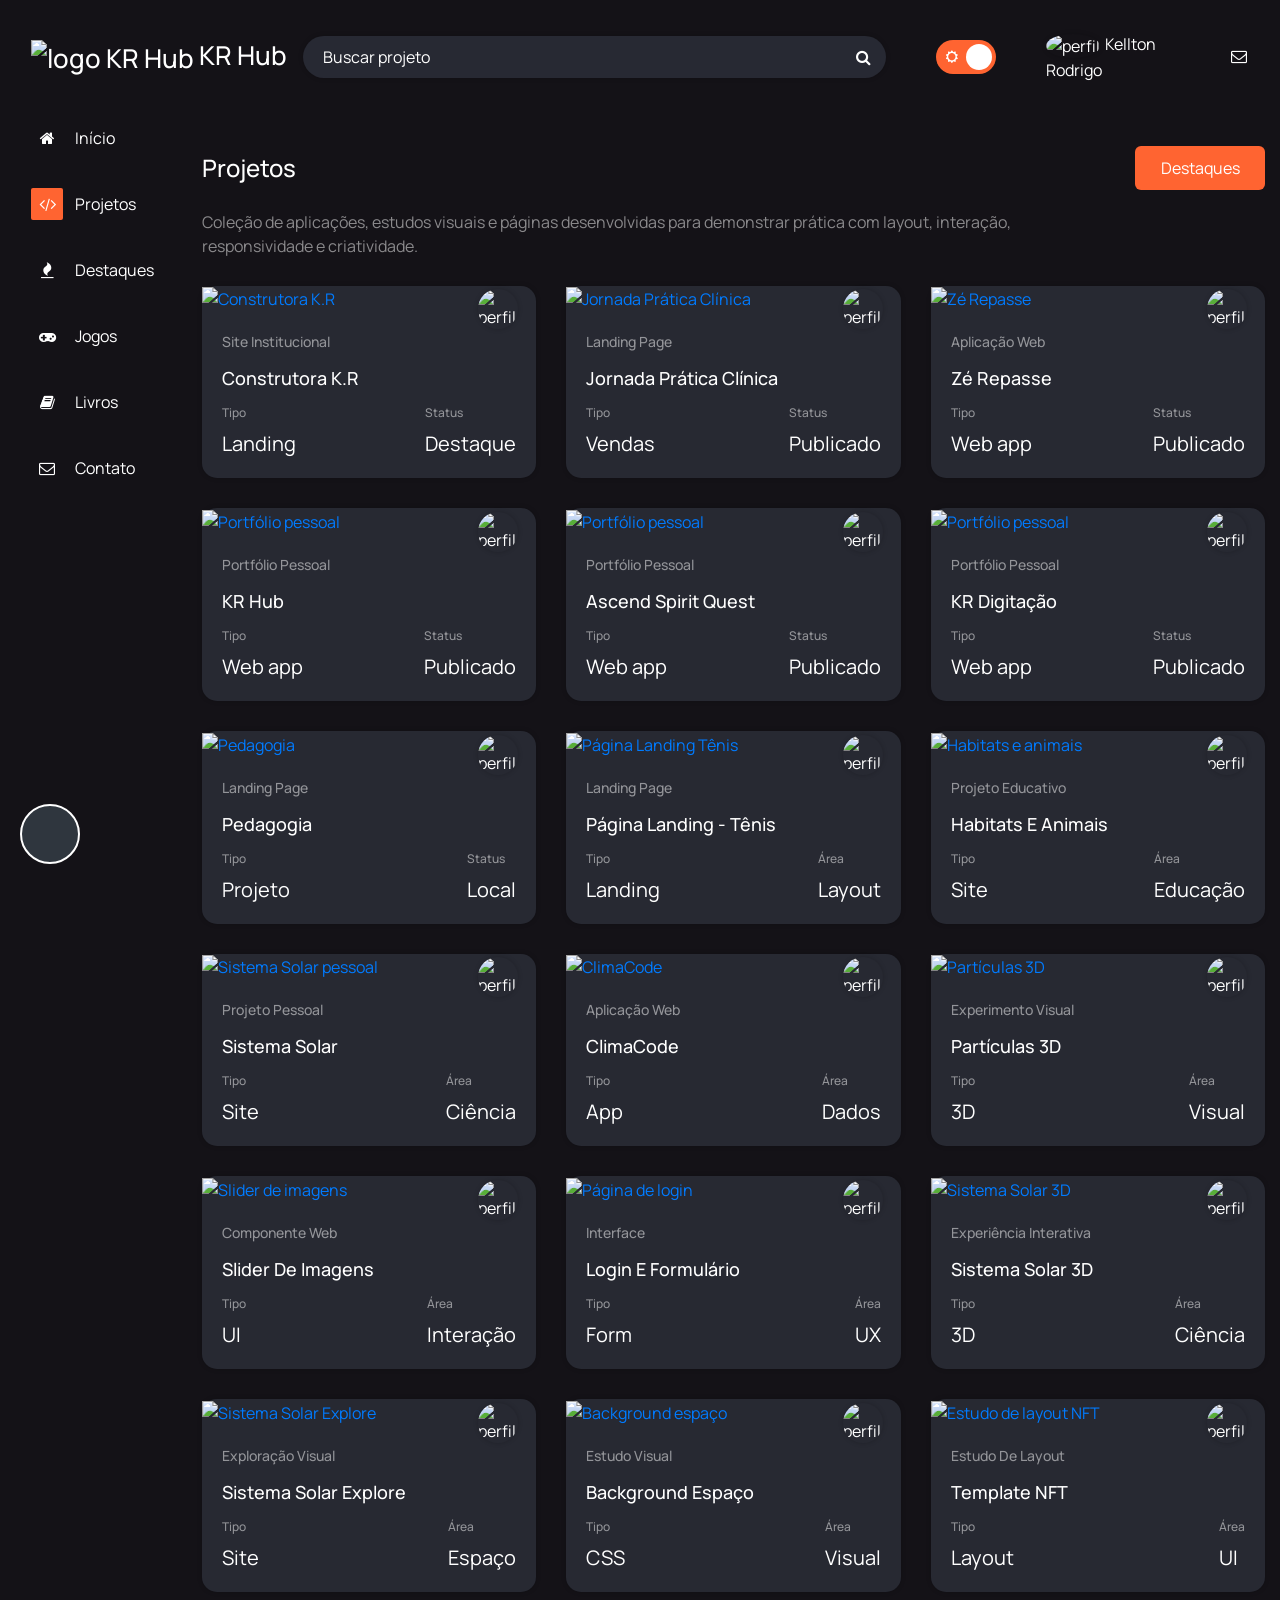
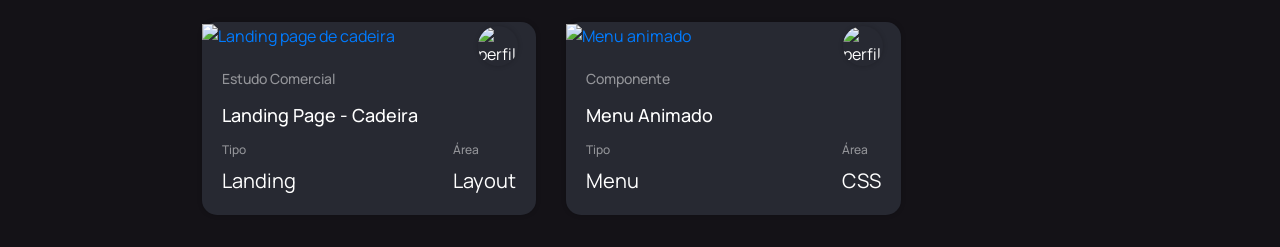
==== Collections.html @ a1656067 "Add files via upload" ====
<!DOCTYPE html>
<html lang="pt-BR">
<head>
    <meta charset="UTF-8">
    <meta name="viewport" content="width=device-width, initial-scale=1.0">
    <link rel="stylesheet" href="https://cdnjs.cloudflare.com/ajax/libs/font-awesome/4.0.1/css/font-awesome.min.css">
    <link rel="stylesheet" href="https://cdn.jsdelivr.net/npm/bootstrap@4.6.0/dist/css/bootstrap.min.css">
    <link rel="stylesheet" href="style.css">
    <script defer src="https://cdnjs.cloudflare.com/ajax/libs/jquery/3.6.0/jquery.min.js"></script>
    <script defer src="https://cdn.jsdelivr.net/npm/bootstrap@4.6.0/dist/js/bootstrap.min.js"></script>
    <script defer src="main.js"></script>
    <script type="module" src="https://unpkg.com/ionicons@7.1.0/dist/ionicons/ionicons.esm.js"></script>
    <script nomodule src="https://unpkg.com/ionicons@7.1.0/dist/ionicons/ionicons.js"></script>
    <title>Projetos | Portfólio</title>
</head>
<body class="light-theme dark-theme">
    <header>
      <div class="container-fluid">
        <nav class="navbar navbar-expand-lg navbar-light">
          <div class="header-inner d-flex justify-content-between align-items-center">
            <a class="navbar-brand flex-shrink-0" href="index.html"><img src="https://yudiz.com/codepen/nft-store/logo-icon.svg" alt="logo KR Hub" class="img-fluid"> KR Hub</a>
            <div class="header-content d-flex align-items-center justify-content-end">
              <form class="d-flex justify-content-end align-items-center">
                <div class="search-icon"><i class="fa fa-search" aria-hidden="true"></i><input class="form-control" type="search" placeholder="Buscar projeto" aria-label="Buscar"></div>
                <label class="switch flex-shrink-0 mb-0"><input id="checkbox" type="checkbox"><span class="slider round"></span></label>
              </form>
              <a href="index.html" class="profile"><img src="imagens/íconePerfil.png" alt="perfil">Kellton Rodrigo</a>
              <a href="Contato.html" class="notification" aria-label="Contato"><i class="fa fa-envelope-o" aria-hidden="true"></i></a>
            </div>
          </div>
          <button class="hamburger-icon" aria-label="Abrir menu"><span></span><span></span><span></span></button>
        </nav>
      </div>
    </header>
    <div class="nft-store">
      <div class="container-fluid">
        <div class="nft-store-inner d-flex">
          <div class="menu-links">
            <ul>
              <li class="nav-item"><a href="index.html" class="d-flex align-items-center nav-link"><i class="fa fa-home" aria-hidden="true"></i><span>Início</span></a></li>
              <li class="nav-item active"><a href="Collections.html" class="d-flex align-items-center nav-link"><i class="fa fa-code" aria-hidden="true"></i><span>Projetos</span></a></li>
              <li class="nav-item"><a href="Tendencias.html" class="d-flex align-items-center nav-link"><i class="fa fa-fire" aria-hidden="true"></i><span>Destaques</span></a></li>
              <li class="nav-item"><a href="Jogos.html" class="d-flex align-items-center nav-link"><i class="fa fa-gamepad" aria-hidden="true"></i><span>Jogos</span></a></li>
              <li class="nav-item"><a href="Livros.html" class="d-flex align-items-center nav-link"><i class="fa fa-book" aria-hidden="true"></i><span>Livros</span></a></li>
              <li class="nav-item"><a href="Contato.html" class="d-flex align-items-center nav-link"><i class="fa fa-envelope-o" aria-hidden="true"></i><span>Contato</span></a></li>
            </ul>
          </div>
          <div class="nft-store-content">
            <div class="trending">
              <div class="trending-title">
                <div class="row justify-content-between align-items-center">
                  <div class="col-6"><h2>Projetos</h2></div>
                  <div class="col-6 text-right"><a href="Tendencias.html" class="theme-btn"> Destaques </a></div>
                </div>
              </div>
              <p class="page-intro">Coleção de aplicações, estudos visuais e páginas desenvolvidas para demonstrar prática com layout, interação, responsividade e criatividade.</p>
              <div class="trending-grid">
                <div class="row">
                  <div class="col-md-4"><div class="trending-content"><a href="Coleções/Construtora/construtora.html"><img src="imagens/construtora.png" alt="Construtora K.R" class="img-fluid"></a><div class="trending-desc"><h4 class="user-title">Site institucional</h4><h3 class="user-position">Construtora K.R</h3><div class="bid d-flex justify-content-between align-items-center"><div><h5>Tipo</h5><span>Landing</span></div><div><h5>Status</h5><span>Destaque</span></div></div><img src="imagens/íconePerfil.png" alt="perfil" class="user-image"></div></div></div>
                  <div class="col-md-4"><div class="trending-content"><a href="https://agc-lead.github.io/Jornada-Pratica-Clinica/"><img src="imagens/jornada-pratica-clinica.jpeg" alt="Jornada Prática Clínica" class="img-fluid"></a><div class="trending-desc"><h4 class="user-title">Landing page</h4><h3 class="user-position">Jornada Prática Clínica</h3><div class="bid d-flex justify-content-between align-items-center"><div><h5>Tipo</h5><span>Vendas</span></div><div><h5>Status</h5><span>Publicado</span></div></div><img src="imagens/íconePerfil.png" alt="perfil" class="user-image"></div></div></div>
                  <div class="col-md-4"><div class="trending-content"><a href="https://zerepasse.netlify.app/"><img src="imagens/ze-repasse.svg" alt="Zé Repasse" class="img-fluid"></a><div class="trending-desc"><h4 class="user-title">Aplicação web</h4><h3 class="user-position">Zé Repasse</h3><div class="bid d-flex justify-content-between align-items-center"><div><h5>Tipo</h5><span>Web app</span></div><div><h5>Status</h5><span>Publicado</span></div></div><img src="imagens/íconePerfil.png" alt="perfil" class="user-image"></div></div></div>
                  <div class="col-md-4"><div class="trending-content"><a href="https://ddp-diario-digital-pessoal.base44.app/login"><img src="imagens/Site Diario Digital.png" alt="Portfólio pessoal" class="img-fluid"></a><div class="trending-desc"><h4 class="user-title">Portfólio pessoal</h4><h3 class="user-position">KR Hub</h3><div class="bid d-flex justify-content-between align-items-center"><div><h5>Tipo</h5><span>Web app</span></div><div><h5>Status</h5><span>Publicado</span></div></div><img src="imagens/íconePerfil.png" alt="perfil" class="user-image"></div></div></div>
                  <div class="col-md-4"><div class="trending-content"><a href="https://ascend-spirit-quest.base44.app/"><img src="imagens/Site Ascend Spirit Quest.png" alt="Portfólio pessoal" class="img-fluid"></a><div class="trending-desc"><h4 class="user-title ">Portfólio pessoal</h4><h3 class="user-position">Ascend Spirit Quest</h3><div class="bid d-flex justify-content-between align-items-center"><div><h5>Tipo</h5><span>Web app</span></div><div><h5>Status</h5><span>Publicado</span></div></div><img src="imagens/íconePerfil.png" alt="perfil" class="user-image"></div></div></div>
                  <div class="col-md-4"><div class="trending-content"><a href="https://typing-quick-learn.base44.app/login"><img src="imagens/Site KR Digitação.png" alt="Portfólio pessoal" class="img-fluid"></a><div class="trending-desc"><h4 class="user-title ">Portfólio pessoal</h4><h3 class="user-position">KR Digitação</h3><div class="bid d-flex justify-content-between align-items-center"><div><h5>Tipo</h5><span>Web app</span></div><div><h5>Status</h5><span>Publicado</span></div></div><img src="imagens/íconePerfil.png" alt="perfil" class="user-image"></div></div></div>
                  <div class="col-md-4"><div class="trending-content"><a href="Coleções/Pedagogia/index.html"><img src="imagens/jornada-pratica-clinica.jpeg" alt="Pedagogia" class="img-fluid"></a><div class="trending-desc"><h4 class="user-title">Landing page</h4><h3 class="user-position">Pedagogia</h3><div class="bid d-flex justify-content-between align-items-center"><div><h5>Tipo</h5><span>Projeto</span></div><div><h5>Status</h5><span>Local</span></div></div><img src="imagens/íconePerfil.png" alt="perfil" class="user-image"></div></div></div>
                  <div class="col-md-4"><div class="trending-content"><a href="Coleções/Pagina Landing/Ne_Shoes-15-06-23-main/index.html"><img src="imagens/Site Produto - Sapato.png" alt="Página Landing Tênis" class="img-fluid"></a><div class="trending-desc"><h4 class="user-title">Landing page</h4><h3 class="user-position">Página Landing - Tênis</h3><div class="bid d-flex justify-content-between align-items-center"><div><h5>Tipo</h5><span>Landing</span></div><div><h5>Área</h5><span>Layout</span></div></div><img src="imagens/íconePerfil.png" alt="perfil" class="user-image"></div></div></div>
                  <div class="col-md-4"><div class="trending-content"><a href="Coleções/Animais/index.html"><img src="imagens/Site dos Habitats.png" alt="Habitats e animais" class="img-fluid"></a><div class="trending-desc"><h4 class="user-title">Projeto educativo</h4><h3 class="user-position">Habitats e Animais</h3><div class="bid d-flex justify-content-between align-items-center"><div><h5>Tipo</h5><span>Site</span></div><div><h5>Área</h5><span>Educação</span></div></div><img src="imagens/íconePerfil.png" alt="perfil" class="user-image"></div></div></div>
                  <div class="col-md-4"><div class="trending-content"><a href="Coleções/Sistema Solar - Pessoal/sistemaSolar.html"><img src="imagens/Site do Sistema Solar - Pessoal.png" alt="Sistema Solar pessoal" class="img-fluid"></a><div class="trending-desc"><h4 class="user-title">Projeto pessoal</h4><h3 class="user-position">Sistema Solar</h3><div class="bid d-flex justify-content-between align-items-center"><div><h5>Tipo</h5><span>Site</span></div><div><h5>Área</h5><span>Ciência</span></div></div><img src="imagens/íconePerfil.png" alt="perfil" class="user-image"></div></div></div>
                  <div class="col-md-4"><div class="trending-content"><a href="Coleções/ClimaCode/index.html"><img src="imagens/Site ClimaCode.png" alt="ClimaCode" class="img-fluid"></a><div class="trending-desc"><h4 class="user-title">Aplicação web</h4><h3 class="user-position">ClimaCode</h3><div class="bid d-flex justify-content-between align-items-center"><div><h5>Tipo</h5><span>App</span></div><div><h5>Área</h5><span>Dados</span></div></div><img src="imagens/íconePerfil.png" alt="perfil" class="user-image"></div></div></div>
                  <div class="col-md-4"><div class="trending-content"><a href="Coleções/3D particulas/index.html"><img src="imagens/Site Particulas 3D.png" alt="Partículas 3D" class="img-fluid"></a><div class="trending-desc"><h4 class="user-title">Experimento visual</h4><h3 class="user-position">Partículas 3D</h3><div class="bid d-flex justify-content-between align-items-center"><div><h5>Tipo</h5><span>3D</span></div><div><h5>Área</h5><span>Visual</span></div></div><img src="imagens/íconePerfil.png" alt="perfil" class="user-image"></div></div></div>
                  <div class="col-md-4"><div class="trending-content"><a href="Coleções/Image-slider-using-HTML-CSS-JavaScript-main/index.html"><img src="imagens/Site Imagem Slide.png" alt="Slider de imagens" class="img-fluid"></a><div class="trending-desc"><h4 class="user-title">Componente web</h4><h3 class="user-position">Slider de Imagens</h3><div class="bid d-flex justify-content-between align-items-center"><div><h5>Tipo</h5><span>UI</span></div><div><h5>Área</h5><span>Interação</span></div></div><img src="imagens/íconePerfil.png" alt="perfil" class="user-image"></div></div></div>
                  <div class="col-md-4"><div class="trending-content"><a href="Coleções/Login-e-Formulario/index.html"><img src="imagens/Site Login.png" alt="Página de login" class="img-fluid"></a><div class="trending-desc"><h4 class="user-title">Interface</h4><h3 class="user-position">Login e Formulário</h3><div class="bid d-flex justify-content-between align-items-center"><div><h5>Tipo</h5><span>Form</span></div><div><h5>Área</h5><span>UX</span></div></div><img src="imagens/íconePerfil.png" alt="perfil" class="user-image"></div></div></div>
                  <div class="col-md-4"><div class="trending-content"><a href="Coleções/Sistema Solar 3D/index.html"><img src="imagens/Site Sistema Solar 3D.png" alt="Sistema Solar 3D" class="img-fluid"></a><div class="trending-desc"><h4 class="user-title">Experiência interativa</h4><h3 class="user-position">Sistema Solar 3D</h3><div class="bid d-flex justify-content-between align-items-center"><div><h5>Tipo</h5><span>3D</span></div><div><h5>Área</h5><span>Ciência</span></div></div><img src="imagens/íconePerfil.png" alt="perfil" class="user-image"></div></div></div>
                  <div class="col-md-4"><div class="trending-content"><a href="Coleções/Sistema Solar Explore/template.html"><img src="imagens/Site Sistema Solar Explore.png" alt="Sistema Solar Explore" class="img-fluid"></a><div class="trending-desc"><h4 class="user-title">Exploração visual</h4><h3 class="user-position">Sistema Solar Explore</h3><div class="bid d-flex justify-content-between align-items-center"><div><h5>Tipo</h5><span>Site</span></div><div><h5>Área</h5><span>Espaço</span></div></div><img src="imagens/íconePerfil.png" alt="perfil" class="user-image"></div></div></div>
                  <div class="col-md-4"><div class="trending-content"><a href="Coleções/background - Espaço/Espaço/index.html"><img src="imagens/Site Background Espaço.png" alt="Background espaço" class="img-fluid"></a><div class="trending-desc"><h4 class="user-title">Estudo visual</h4><h3 class="user-position">Background Espaço</h3><div class="bid d-flex justify-content-between align-items-center"><div><h5>Tipo</h5><span>CSS</span></div><div><h5>Área</h5><span>Visual</span></div></div><img src="imagens/íconePerfil.png" alt="perfil" class="user-image"></div></div></div>
                  <div class="col-md-4"><div class="trending-content"><a href="Coleções/NFT Store/backup.html"><img src="imagens/Site Loja NFT.png" alt="Estudo de layout NFT" class="img-fluid"></a><div class="trending-desc"><h4 class="user-title">Estudo de layout</h4><h3 class="user-position">Template NFT</h3><div class="bid d-flex justify-content-between align-items-center"><div><h5>Tipo</h5><span>Layout</span></div><div><h5>Área</h5><span>UI</span></div></div><img src="imagens/íconePerfil.png" alt="perfil" class="user-image"></div></div></div>
                  <div class="col-md-4"><div class="trending-content"><a href="Coleções/Pagina de Produto - Cadeira/index.html"><img src="imagens/Site Produto - Cadeira.png" alt="Landing page de cadeira" class="img-fluid"></a><div class="trending-desc"><h4 class="user-title">Estudo comercial</h4><h3 class="user-position">Landing Page - Cadeira</h3><div class="bid d-flex justify-content-between align-items-center"><div><h5>Tipo</h5><span>Landing</span></div><div><h5>Área</h5><span>Layout</span></div></div><img src="imagens/íconePerfil.png" alt="perfil" class="user-image"></div></div></div>
                  <div class="col-md-4"><div class="trending-content"><a href="Coleções/Menu Animado/menu-nine.html"><img src="imagens/Site Menu Animado.png" alt="Menu animado" class="img-fluid"></a><div class="trending-desc"><h4 class="user-title">Componente</h4><h3 class="user-position">Menu Animado</h3><div class="bid d-flex justify-content-between align-items-center"><div><h5>Tipo</h5><span>Menu</span></div><div><h5>Área</h5><span>CSS</span></div></div><img src="imagens/íconePerfil.png" alt="perfil" class="user-image"></div></div></div>
                </div>
              </div>
            </div>
          </div>
        </div>
      </div>
    </div>
    <ul class="menu">
      <div class="toggleBtn"><ion-icon name="add-outline"></ion-icon></div>
      <li style="--i:0; --x:-150px; --y:0px; --clr: rgb(183, 255, 0);"><a href="index.html"><ion-icon name="person-outline"></ion-icon></a></li>
      <li style="--i:1; --x:150px; --y:0px; --clr: rgb(255, 174, 0);"><a href="Collections.html"><ion-icon name="code-slash-outline"></ion-icon></a></li>
      <li style="--i:2; --x:0px; --y:-150px; --clr: rgb(43, 255, 0);"><a href="Jogos.html"><ion-icon name="game-controller"></ion-icon></a></li>
      <li style="--i:3; --x:105px; --y:105px; --clr: rgb(255, 0, 43);"><a href="Tendencias.html"><ion-icon name="flame-outline"></ion-icon></a></li>
      <li style="--i:4; --x:-105px; --y:-105px; --clr: rgb(0, 255, 187);"><a href="Livros.html"><ion-icon name="book"></ion-icon></a></li>
      <li style="--i:5; --x:0px; --y:150px; --clr: rgb(0, 153, 255);"><a href="Contato.html"><ion-icon name="mail-unread-outline"></ion-icon></a></li>
      <li style="--i:6; --x:105px; --y:-105px; --clr: rgb(185, 100, 255);"><a href="Collections.html"><ion-icon name="laptop-outline"></ion-icon></a></li>
      <li style="--i:7; --x:-105px; --y:105px; --clr: rgb(255, 0, 200);"><a href="https://www.youtube.com/@Professor.KRodrigo"><ion-icon name="logo-youtube"></ion-icon></a></li>
    </ul>
</body>
</html>
---- style.css ----
/* author: Yudiz Solutions Limited
https://codepen.io/yudizsolutions/pen/dyVjJed */
@import url('https://fonts.googleapis.com/css2?family=Manrope:wght@200;300;400;500;600;700;800&display=swap');

.light-theme{
    --body-color: #fff;
    --white-color: #000;
    --theme-color: #FF6431;
    --black-color: #fff;
    --search-color: #eeeeee;
    --fire-bubble: #faf8f8;
    --light-grey: #f2f2f2;
    --deam-white: #000
}
.dark-theme{
    --body-color: #141217;
    --white-color: #fff;
    --theme-color: #FF6431;
    --black-color: #000;
    --search-color: #272933;
    --fire-bubble: rgba(59, 65, 79, 0.5);
    --light-grey: rgba(90, 94, 104, 0.5);
    --deam-white: rgba(255, 255, 255, 0.5); 
}

*{margin: 0px; padding: 0px; box-sizing: border-box;}
body{background-color: var(--body-color); color: var(--white-color); font-family: 'Manrope', sans-serif; font-size: 16px; line-height: 24px;}
h1{font-size: 32px; line-height: 40px; color: #fff;}
h2{font-size: 26px; line-height: 34px;}
h3{font-size: 24px; line-height: 32px;}
h4{font-size: 14px; line-height: 22px;}
h5{font-size: 12px; line-height: 20px;}
.theme-btn{background: var(--theme-color); text-decoration: none; color: #fff; border-radius: 6px; width: 100%; padding: 10px 0px; text-align: center; transition: all 0.5s; -webkit-transition: all 0.5s;}
.theme-btn:hover{color: var(--theme-color); background: var(--white-color); text-decoration: none;}
.menu-links.left{left: 0%;}
/*hamburger styling starts*/
.hamburger-icon{ margin-left: 20px; padding: 5px; background: transparent; flex-shrink: 0; width: 35px;border: transparent; display: none;}
.hamburger-icon span{transform-origin: right; -webkit-transform-origin: right; transition: all 0.5s; -webkit-transition: all 0.5s; display: block; width: 100%; background: var(--white-color); height: 2px;}
.hamburger-icon span:nth-child(2){margin: 5px 0px;}
.hamburger-icon.ham-style span:first-child {transform: rotate(-45deg) translateX(2.4px); -webkit-transform: rotate(-45deg) translateX(2.4px);}
.hamburger-icon.ham-style span:nth-child(2) {width: 8px; opacity: 0;}
.hamburger-icon.ham-style span:last-child {transform: rotate(45deg) translateX(2.8px); -webkit-transform: rotate(45deg) translateX(2.8px);}

/*header styling starts*/
.switch { position: relative; display: inline-block;width: 60px; height: 34px; margin-left: 50px;}
.switch input { opacity: 0;width: 0;height: 0;}
.switch {position: relative;}
.switch::before{content: '\f185'; font-size: 12px; line-height: 20px; position: absolute; top: 50%; left: 10px; color: #fff; transform: translateY(-50%); font-family: 'FontAwesome'; font-weight: 900; z-index: 1;}
.switch::after{content: '\f186'; position: absolute; font-size: 12px; line-height: 20px; top: 50%; right: 10px; color: #fff; transform: translateY(-50%);  font-family: 'FontAwesome'; font-weight: 900; z-index: 1;}
.slider { position: absolute;cursor: pointer;top: 0;left: 0;right: 0;bottom: 0;background-color: #FF6431;-webkit-transition: .4s;transition: .4s;}
.slider:before {position: absolute;content: "";height: 26px;width: 26px; right: 4px; bottom: 4px; background-color: #fff ;-webkit-transition: .4s;transition: .4s; z-index: 2;}
input:checked + .slider {background-color: var(--theme-color);}
input:focus + .slider {box-shadow: 0 0 1px var(--theme-color); -webkit-box-shadow: 0 0 1px var(--theme-color)}
input:checked + .slider:before {-webkit-transform: translateX(26px);-ms-transform: translateX(-26px);transform: translateX(-26px);}
/* Rounded sliders */
.slider.round { border-radius: 34px;}
.slider.round:before {border-radius: 50%;}
/*Rounded slider ends*/
.navbar{padding: 32px 16px;}
.header-inner{width: 100%;}
.navbar-light .navbar-brand{font-size: 26px; line-height: 36px; font-weight: 500; color: var(--white-color);}
.navbar-light .navbar-brand:hover{color: var(--white-color);}
.header-content{width: 100%;}
.header-content form{width: 85%;}
.header-content form input[type="search"]::-webkit-input-placeholder{color: var(--white-color);}
.header-content form input[type="search"]{ color: var(--white-color); height: 42px; padding: 10px 20px; border-radius: 50px; border: none;}
.search-icon{position: relative; width: 85%;}
.search-icon i{ position: absolute; top: 50%; right: 10px; width: 20px; height: 20px; line-height: 20px; color: var(--white-color);  transform: translateY(-50%);}
.light-theme .header-content form input[type="search"]{background: #fff;  box-shadow: 0px 0px 5px rgba(0, 0, 0, 0.2); -webkit-box-shadow: 0px 0px 5px rgba(0,0,0, 0.2)}
.dark-theme .header-content form input[type="search"]{background: #272933; }
.header-content a{display: inline-block;}
.header-content .profile{margin: 0px 20px 0px 50px; color: var(--white-color);}
.header-content .profile:hover{text-decoration: none;}
.header-content .profile img{margin-right: 5px; box-shadow: 0px 0px 5px rgba(0, 0, 0, 0.2); -webkit-box-shadow: 0px 0px 5px rgba(0,0,0, 0.2); border-radius: 50%;}
.header-content .notification{color: var(--white-color); line-height: 0px; width: 18px; height: 21px; line-height: 21px;}
/*header styling ends*/

/*menu-links tyling starts*/
.menu-links{transition: all 0.8s; -webkit-transition: all 0.5s;}
.menu-links ul{list-style: none; margin-bottom: 0px;}
.menu-links ul li{margin-bottom: 42px;}
.menu-links ul li:last-child{margin-bottom: 0px;}
.menu-links ul li a{color: var(--white-color); transition: all 0.5s; -webkit-transition: all 0.5s; width: fit-content;}
.menu-links ul li:not(.active) a:hover{color: var(--theme-color);}
.menu-links ul li  a i{width: 32px; height: 32px; line-height: 20px; margin-right: 12px;  padding: 6px 0px; text-align: center;}
.menu-links ul li.active a i{border-radius: 2px; background-color: var(--theme-color);  margin-right: 12px;}
.light-theme .menu-links ul li.active a i{color: #fff;}

/*nft-store-content styling starts*/
.nft-store-content{width: 100%; margin: 0px 0px 32px 32px;}
.fire-bubble-art{padding: 32px; background-color: var(--fire-bubble); border-radius: 16px;}
.light-theme .fire-bubble-art{box-shadow: 0px 0px 5px rgba(0, 0, 0, 0.2); -webkit-box-shadow: 0px 0px 5px rgba(0, 0, 0, 0.2);}
.fire-bubble-art .fire-image{border-radius: 16px;}
.fire-bubble-art .fire-width{width: calc(100% / 2);}
.fire-bubble-art .fire-content{padding-left: 32px;}
.light-theme .fire-content .fire-time{box-shadow: 0px 0px 5px rgba(0, 0, 0, 0.2); -webkit-box-shadow: 0px 0px 5px rgba(0, 0, 0, 0.2);}
.fire-content .fire-time{ position: relative; margin: 16px 0px 24px; background: var(--light-grey); padding: 32px; border-radius: 20px;}
.fire-content .fire-time .middle-line{position: absolute; height: 60%; left: 48%; top: 50%; transform: translate(-50%, -50%); background: var(--white-color); width: 1px;}
.fire-content .fire-time h4{margin-bottom: 6px;}
.fire-content .fire-time span{font-size: 22px; line-height: 30px; font-weight: 500;}
.fire-content .fire-user img{margin-right: 5px;}
.fire-content .fire-links{margin-top: 24px;}
.fire-content .fire-links .heart{width: 42px; height: 42px; margin-right: 22px; text-align: center; padding: 9px 0px; border-radius: 6px; transition: all 0.5s; font-size: 22px; -webkit-transition: all 0.5s; border: 1px solid var(--white-color); color: var(--white-color);} 
.fire-content .fire-links .heart:hover{background: var(--theme-color); border: 1px solid var(--theme-color); color: #fff;}
/*paint art styling starts*/
.paint-image{position: relative; margin-bottom: 0px; padding-top: 96%; border-radius: 16px;}
.paint-image h1{position: absolute; margin: 0px; right: 20px; bottom: 30px;}

/*trending styling starts*/
.trending-title{margin: 32px 0px;}
.trending-title h2{margin-bottom: 0px;}
.trending-title .theme-btn{width: 130px; display: inline-block;}
.light-theme .trending-content{border-radius: 15px; background: var(--fire-bubble); box-shadow: 0px 0px 5px rgba(0, 0, 0, 0.2); -webkit-box-shadow: 0px 0px 5px rgba(0, 0, 0, 0.2);}
.trending-content > img{border-top-left-radius: 15px; border-top-right-radius: 15px; width: 100%;}
.trending-desc{padding: 24px; position: relative;}
.trending-desc .user-image{position: absolute; right: 18px; top: -30px; width: 60px; border-radius: 50%; box-shadow: 0px 0px 5px rgba(0, 0, 0, 0.2); -webkit-box-shadow: 0px 0px 5px rgba(0, 0, 0, 0.2);}
.trending-desc .user-title{text-transform: capitalize; color: var(--deam-white); margin: 0px; }
.trending-desc .user-position{text-transform: capitalize; margin: 16px 0px; font-size: 18px; line-height: 26px;}
.trending-desc .bid h5{text-transform: capitalize; color: var(--deam-white);  margin-bottom: 7px;}
.trending-desc .bid span{font-size: 20px; line-height: 28px;}

@media(min-width: 1400px) and (max-width: 1599px){
    .header-content form{width: 78%;}
    .fire-bubble-art {padding: 22px;}
    .fire-content .fire-time{padding: 22px;}
    .fire-content .fire-time .middle-line {left: 45%;}
}

@media(min-width: 1200px) and (max-width: 1399px){
    /*global styling starts*/
    h1{font-size: 30px; line-height: 38px;}
    h2{font-size: 24px; line-height: 32px;}
    h3{font-size: 22px; line-height: 30px;}
    h4{font-size: 14px; line-height: 22px;}
    h5{font-size: 12px; line-height: 20px;}
    /*global styling ends*/
    .menu-links ul li {margin-bottom: 18px;}
    .header-content form{width: 75%;}
    .fire-bubble-art {padding: 18px;}
    .fire-bubble-art .fire-content{padding-left: 22px;}
    .fire-content .fire-time span{font-size: 20px; line-height: 28px;}
    .fire-content .fire-time{padding: 18px; margin: 12px 0px 20px;}
    .fire-content .fire-time .middle-line {left: 43%;}
    .trending-desc{padding: 20px;}
    .trending-desc .user-position{margin: 12px 0px;}
    .trending-desc .user-image{width: 40px; top: -22px;}
}

@media(min-width: 992px) and (max-width: 1199px){
    /*global styling starts*/
    h1{font-size: 26px; line-height: 34px;}
    h2{font-size: 20px; line-height: 28px;}
    h3{font-size: 18px; line-height: 26px;}
    h4{font-size: 12px; line-height: 20px;}
    h5{font-size: 12px; line-height: 20px;}
    body{font-size: 15px; line-height: 22px;}
    .theme-btn{font-size: 14px; line-height: 22px; padding: 6px 0px;}
    /*global styling ends*/
    /*navbar styling starts*/
    .navbar{padding: 16px;}
    .navbar-light .navbar-brand{font-size: 18px; line-height: 26px; margin: 0px;}
    .menu-links ul li {margin-bottom: 18px;}
    .menu-links ul li a{padding: 8px;}
    .menu-links ul li a i{margin-right: 10px;}
    .switch{width: 50px; height: 26px; margin-left: 20px;}
    .slider:before{width: 18px; height: 18px; right: 3px;}
    .header-content form{width: 75%;}
    .header-content .profile{margin: 0px 10px 0px 20px;}
    /*navbar styling ends*/
    /*fire up styling starts*/
    .nft-store-content{margin: 0px 0px 30px 22px;}
    .fire-bubble-art .fire-content{padding-left: 10px;}
    .fire-bubble-art{padding: 16px;}
    .fire-content .fire-time{padding: 14px 16px; margin: 10px 0px 15px;}
    .fire-content .fire-time h4{margin-bottom: 2px;}
    .fire-content .fire-time .middle-line {left: 43%;}
    .fire-content .fire-links{margin-top: 18px;}
    .paint-image h1{bottom: 22px;}
    .fire-content .fire-time span{font-size: 16px; line-height: 24px;}
    .fire-content .fire-user {font-size: 14px; line-height: 22px;}
    .fire-content .fire-user img{width: 30px;}
    .fire-content .fire-links .heart{width: 32px; height: 32px; font-size: 14px; padding: 4px 0px; margin-right: 14px;}
    /*trending styling starts*/
    .trending-title {margin: 22px 0px;}
    .trending-desc{padding: 12px;}
    .trending-desc .user-image{width: 35px; top: -20px; right: 14px;}
    .trending-desc .user-position{font-size: 16px; line-height: 24px; margin: 4px 0px 10px;}
    .trending-desc .bid h5{margin-bottom: 4px;}
    .trending-desc .bid span{font-size: 18px; line-height: 26px;}

}
@media(min-width: 768px) and (max-width: 991px){
    /*global styling starts*/
    h1{font-size: 22px; line-height: 28px;}
    h2{font-size: 16px; line-height: 24px;}
    h3{font-size: 14px; line-height: 22px;}
    h4{font-size: 12px; line-height: 20px;}
    h5{font-size: 12px; line-height: 20px;}
    body{font-size: 14px; line-height: 22px;}
    .theme-btn{font-size: 14px; line-height: 22px; padding: 6px 0px;}
    /*navbar styling starts*/
    .hamburger-icon{display: block;}
    .navbar{padding: 16px 0px; flex-wrap: nowrap; -webkit-flex-wrap: nowrap;}
    .navbar-light .navbar-brand{font-size: 18px; line-height: 26px; margin: 0px;}
    .light-theme .menu-links{box-shadow: 0px 0px 5px rgba(0, 0, 0, 0.2); -webkit-box-shadow: 0px 0px 5px rgba(0,0,0,0.2);}
    .menu-links ul li {margin-bottom: 18px;}
    .menu-links ul li a{padding: 8px;}
    .menu-links ul li a i{margin-right: 10px;}
    .menu-links{position: fixed; top: 0; left: -100%; height: 100%; background: var(--body-color); width: 30%; padding: 50px 0px 0px 20px; z-index: 10;}
    .switch{width: 50px; height: 26px; margin-left: 20px;}
    .switch::before{left: 8px;}
    .slider:before{width: 18px; height: 18px; right: 3px;}
    .header-content form{width: 55%;}
    .light-theme .header-content form input[type="search"]{height: 36px;}
    .header-content .profile{margin: 0px 10px 0px 20px;}
    /*navbar styling ends*/
    /*global styling ends*/
    .nft-store-content{margin: 0px 0px 25px 0px;}
    .fire-bubble-art .fire-content{padding-left: 10px;}
    .fire-bubble-art{padding: 16px;}
    .fire-content .fire-time{padding: 12px 14px; margin: 8px 0px 12px; border-radius: 10px;}
    .fire-content .fire-time h4{margin-bottom: 2px;}
    .fire-content .fire-time .middle-line {left: 43%;}
    .fire-content .fire-links{margin-top: 18px;}
    .paint-image h1{bottom: 22px;}
    .fire-content .fire-time span{font-size: 14px; line-height: 22px;}
    .fire-content .fire-user {font-size: 14px; line-height: 22px;}
    .fire-content .fire-user img{width: 30px;}
    .fire-content .fire-links .heart{width: 32px; height: 32px; font-size: 14px; padding: 4px 0px; margin-right: 14px;}
    /*trending styling starts*/
    .trending-title {margin: 22px 0px;}
    .trending-desc{padding: 12px;}
    .trending-desc .user-image{width: 35px; top: -20px; right: 14px;}
    .trending-desc .user-position{font-size: 15px; line-height: 24px; margin: 4px 0px 10px;}
    .trending-desc .bid h5{margin-bottom: 4px;}
    .trending-desc .bid span{font-size: 16px; line-height: 24px;}
}

@media(max-width: 767px){
    /*global styling starts*/
    h1{font-size: 22px; line-height: 28px;}
    h2{font-size: 16px; line-height: 24px;}
    h3{font-size: 14px; line-height: 22px;}
    h4{font-size: 12px; line-height: 20px;}
    h5{font-size: 12px; line-height: 20px;}
    body{font-size: 14px; line-height: 22px;}
    .theme-btn{font-size: 14px; line-height: 22px; padding: 6px 0px;}
    /*hamburger icon styling starts*/
    .hamburger-icon{margin-left: 10px;}
    /*navbar styling starts*/
    .navbar{padding: 16px 0px; flex-wrap: nowrap; -webkit-flex-wrap: nowrap;}
    .navbar-light .navbar-brand{font-size: 18px; line-height: 26px; margin: 0px;}
    .navbar-light .navbar-brand img{width: 50px;}
    .menu-links{position: fixed; top: 0; left: -100%; height: 100%; background: var(--body-color); width: 70%; padding: 50px 0px 0px 20px; z-index: 10;}
    .light-theme .menu-links{box-shadow: 0px 0px 5px rgba(0, 0, 0, 0.2); -webkit-box-shadow: 0px 0px 5px rgba(0,0,0,0.2);}
    .menu-links ul li {margin-bottom: 18px;}
    .menu-links ul li a{padding: 8px;}
    .menu-links ul li a i{margin-right: 10px;}
    .switch{width: 40px; height: 22px;}
    .switch::before{left: -2px;}
    .switch::after{right: 7px;}
    .slider{left: -7px;}
    .slider:before{width: 16px; height: 16px; right: 2px; bottom: 3px;}
    .header-content form{width: fit-content; margin-right: 10px;}
    .search-icon{display: none;}
    .header-content .profile{display: none;}
    .hamburger-icon{display: block;}
    /*navbar styling ends*/
    /*global styling ends*/
    .nft-store-content{margin: 0px 0px 25px 0px;}
    .fire-bubble-art .fire-content{padding-left: 0px; margin-top: 15px;}
    .fire-bubble-art{padding: 16px; flex-direction: column; -webkit-flex-direction: column;}
    .fire-bubble-art .fire-width{width: 100%;}
    .fire-content .fire-time{padding: 12px 14px; margin: 8px 0px 12px; border-radius: 10px;}
    .fire-content .fire-time h4{margin-bottom: 2px;}
    .fire-content .fire-time .middle-line {left: 45%;}
    .fire-content .fire-links{margin-top: 18px;}
    .paint-image{margin-top: 30px;}
    .paint-image h1{bottom: 22px;}
    .fire-content .fire-time span{font-size: 14px; line-height: 22px;}
    .fire-content .fire-user {font-size: 14px; line-height: 22px;}
    .fire-content .fire-user img{width: 30px;}
    .fire-content .fire-links .heart{width: 32px; height: 32px; font-size: 14px; padding: 4px 0px; margin-right: 14px;}
    /*trending styling starts*/
    .trending-title {margin: 25px 0px;}
    .trending-desc{padding: 12px;}
    .trending-content{margin-bottom: 25px;}
    .trending-grid .col-md-4:last-child .trending-content{margin-bottom: 0px;}
    .trending-desc .user-image{width: 35px; top: -20px; right: 14px;}
    .trending-desc .user-position{font-size: 15px; line-height: 24px; margin: 4px 0px 10px;}
    .trending-desc .bid h5{margin-bottom: 4px;}
    .trending-desc .bid span{font-size: 16px; line-height: 24px;}
}

            /*Menu Animado*/
.menu {
    position: fixed;
    bottom: 20px; /* Distância da borda inferior */
    left: 20px;   /* Distância da borda esquerda */
    width: 60px;
    height: 60px;
    display: flex;
    justify-content: center;
    align-items: center;
    transition: 0.5s;
}

        .menu.active {
            width: 400px;
            height: 400px;
        }
        .menu li {
            position: absolute;
            list-style-type: none;
            transform: translate(0, 0) scale(0);
            transition: 0.5s;
            opacity: 0;
            width: 60px;
            height: 60px;
        }
        .menu.active li {
            transform: translate(var(--x), var(--y)) scale(1);
            opacity: 1;
            transition-delay: calc(0.1s * var(--i));
        }
        .menu .toggleBtn {
            position: absolute;
            width: 60px;
            height: 60px;
            background: #2f363e;
            border: 2px solid #fff;
            border-radius: 50%;
            color: #fff;
            display: flex;
            justify-content: center;
            align-items: center;
            cursor: pointer;
            z-index: 1000;
            font-size: 2em;
            transition: 0.5s;
        }
        .menu .toggleBtn:hover {
            background: #4a5260;
        }
        .menu.active .toggleBtn {
            transform: rotate(315deg);
        }
        .menu li a {
            position: absolute;
            width: 60px;
            height: 60px;
            background: transparent;
            border: 2px solid var(--clr);
            display: flex;
            justify-content: center;
            align-items: center;
            color: #333;
            border-radius: 50%;
            font-size: 1.5em;
            transition: 0.5s;
            color: var(--clr);
            
        }
     
        .menu li a:hover {
            color: #fff;
            background: var(--clr);
            box-shadow: 0 0 10px var(--clr),
            0 0 30px var(--clr),
            0 0 50px var(--clr);
        }

/* portfolio content */
.portfolio-tag{
    display: inline-block;
    margin-bottom: 10px;
    color: var(--theme-color);
    font-size: 13px;
    line-height: 20px;
    font-weight: 700;
    text-transform: uppercase;
}

.portfolio-text,
.page-intro,
.portfolio-card p{
    color: var(--deam-white);
}

.portfolio-text{
    margin: 14px 0 0;
}

.portfolio-photo{
    margin: 0;
}

.portfolio-photo img{
    width: 100%;
    aspect-ratio: 1 / 1;
    object-fit: cover;
}

.portfolio-card{
    min-height: 260px;
}

.portfolio-card p{
    min-height: 72px;
    margin-bottom: 18px;
}

.about-certificates{
    margin-top: 24px;
    padding: 24px;
    background-color: var(--fire-bubble);
    border-radius: 16px;
}

.light-theme .about-certificates{
    box-shadow: 0px 0px 5px rgba(0, 0, 0, 0.2);
}

.about-certificates h3{
    margin-bottom: 14px;
    font-size: 18px;
    line-height: 26px;
}

.about-certificates ul{
    margin: 0;
    padding-left: 20px;
}

.about-certificates li{
    margin-bottom: 8px;
    color: var(--deam-white);
}

.search-empty-message{
    margin: -10px 0 24px;
    padding: 16px 18px;
    background-color: var(--fire-bubble);
    border-radius: 8px;
    color: var(--deam-white);
}

.page-intro{
    max-width: 820px;
    margin: -12px 0 28px;
}

.trending-grid .row{
    row-gap: 30px;
}

.trending-content{
    height: 100%;
}

.trending-content > a{
    display: block;
}

.trending-content > a > img,
.trending-content > img{
    aspect-ratio: 16 / 10;
    object-fit: cover;
}

.trending-desc .bid{
    gap: 12px;
}

.trending-desc .bid > div{
    min-width: 0;
}

.trending-desc .bid span{
    display: block;
    word-break: break-word;
}

@media(max-width: 767px){
    .portfolio-card{
        min-height: auto;
    }

    .portfolio-card p{
        min-height: auto;
    }

    .page-intro{
        margin-top: -6px;
    }

    .about-certificates{
        padding: 18px;
    }

    .menu{
        bottom: 12px;
        left: 12px;
        width: 48px;
        height: 48px;
        z-index: 20;
    }

    .menu.active{
        width: 245px;
        height: 245px;
    }

    .menu li{
        width: 44px;
        height: 44px;
    }

    .menu.active li{
        transform: translate(calc(var(--x) * 0.58), calc(var(--y) * 0.58)) scale(1);
    }

    .menu .toggleBtn,
    .menu li a{
        width: 46px;
        height: 46px;
        font-size: 1.2em;
    }

    .menu .toggleBtn{
        font-size: 1.6em;
    }
}
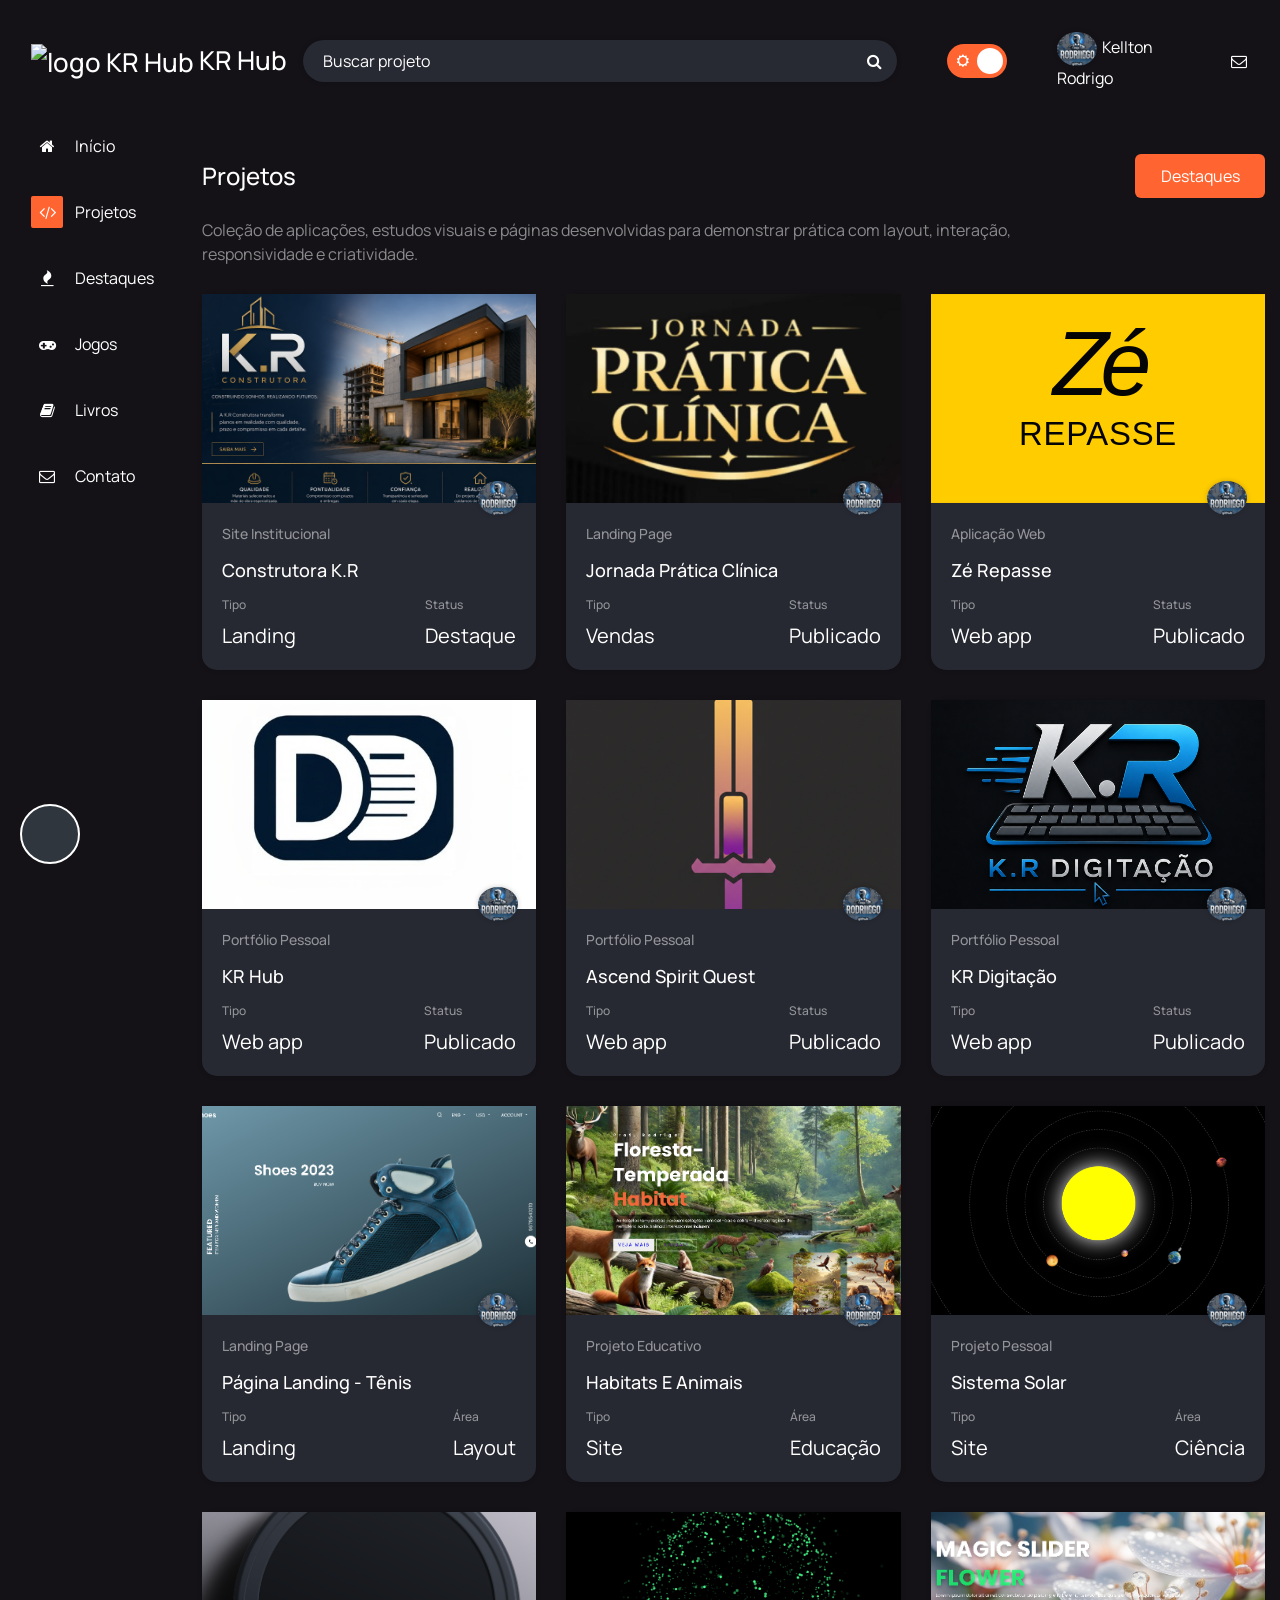
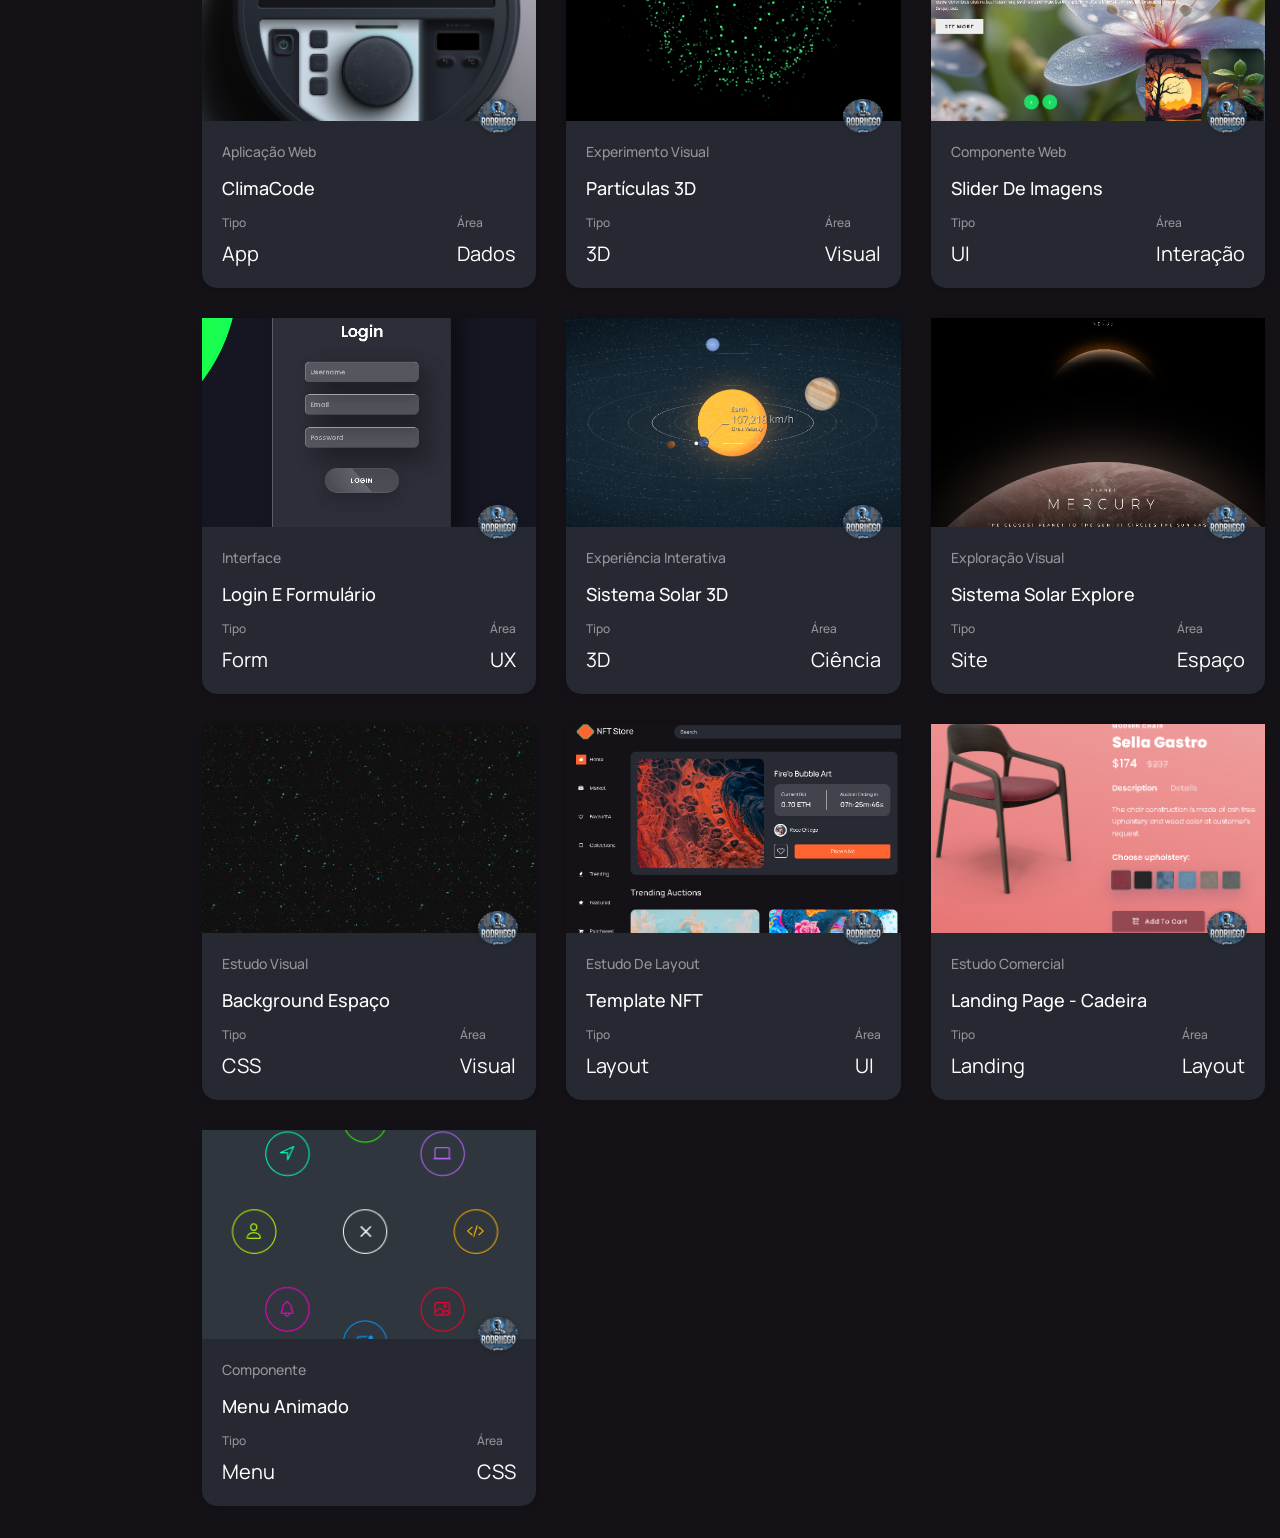
==== commit 4e151e54: "Add files via upload" ====
--- a/Collections.html
+++ b/Collections.html
@@ -56,26 +56,25 @@
               <p class="page-intro">Coleção de aplicações, estudos visuais e páginas desenvolvidas para demonstrar prática com layout, interação, responsividade e criatividade.</p>
               <div class="trending-grid">
                 <div class="row">
-                  <div class="col-md-4"><div class="trending-content"><a href="Coleções/Construtora/construtora.html"><img src="imagens/construtora.png" alt="Construtora K.R" class="img-fluid"></a><div class="trending-desc"><h4 class="user-title">Site institucional</h4><h3 class="user-position">Construtora K.R</h3><div class="bid d-flex justify-content-between align-items-center"><div><h5>Tipo</h5><span>Landing</span></div><div><h5>Status</h5><span>Destaque</span></div></div><img src="imagens/íconePerfil.png" alt="perfil" class="user-image"></div></div></div>
+                  <div class="col-md-4"><div class="trending-content"><a href="https://profkellton.github.io/Store/Cole%C3%A7%C3%B5es/Construtora/construtora.html"><img src="imagens/construtora.png" alt="Construtora K.R" class="img-fluid"></a><div class="trending-desc"><h4 class="user-title">Site institucional</h4><h3 class="user-position">Construtora K.R</h3><div class="bid d-flex justify-content-between align-items-center"><div><h5>Tipo</h5><span>Landing</span></div><div><h5>Status</h5><span>Destaque</span></div></div><img src="imagens/íconePerfil.png" alt="perfil" class="user-image"></div></div></div>
                   <div class="col-md-4"><div class="trending-content"><a href="https://agc-lead.github.io/Jornada-Pratica-Clinica/"><img src="imagens/jornada-pratica-clinica.jpeg" alt="Jornada Prática Clínica" class="img-fluid"></a><div class="trending-desc"><h4 class="user-title">Landing page</h4><h3 class="user-position">Jornada Prática Clínica</h3><div class="bid d-flex justify-content-between align-items-center"><div><h5>Tipo</h5><span>Vendas</span></div><div><h5>Status</h5><span>Publicado</span></div></div><img src="imagens/íconePerfil.png" alt="perfil" class="user-image"></div></div></div>
                   <div class="col-md-4"><div class="trending-content"><a href="https://zerepasse.netlify.app/"><img src="imagens/ze-repasse.svg" alt="Zé Repasse" class="img-fluid"></a><div class="trending-desc"><h4 class="user-title">Aplicação web</h4><h3 class="user-position">Zé Repasse</h3><div class="bid d-flex justify-content-between align-items-center"><div><h5>Tipo</h5><span>Web app</span></div><div><h5>Status</h5><span>Publicado</span></div></div><img src="imagens/íconePerfil.png" alt="perfil" class="user-image"></div></div></div>
                   <div class="col-md-4"><div class="trending-content"><a href="https://ddp-diario-digital-pessoal.base44.app/login"><img src="imagens/Site Diario Digital.png" alt="Portfólio pessoal" class="img-fluid"></a><div class="trending-desc"><h4 class="user-title">Portfólio pessoal</h4><h3 class="user-position">KR Hub</h3><div class="bid d-flex justify-content-between align-items-center"><div><h5>Tipo</h5><span>Web app</span></div><div><h5>Status</h5><span>Publicado</span></div></div><img src="imagens/íconePerfil.png" alt="perfil" class="user-image"></div></div></div>
                   <div class="col-md-4"><div class="trending-content"><a href="https://ascend-spirit-quest.base44.app/"><img src="imagens/Site Ascend Spirit Quest.png" alt="Portfólio pessoal" class="img-fluid"></a><div class="trending-desc"><h4 class="user-title ">Portfólio pessoal</h4><h3 class="user-position">Ascend Spirit Quest</h3><div class="bid d-flex justify-content-between align-items-center"><div><h5>Tipo</h5><span>Web app</span></div><div><h5>Status</h5><span>Publicado</span></div></div><img src="imagens/íconePerfil.png" alt="perfil" class="user-image"></div></div></div>
                   <div class="col-md-4"><div class="trending-content"><a href="https://typing-quick-learn.base44.app/login"><img src="imagens/Site KR Digitação.png" alt="Portfólio pessoal" class="img-fluid"></a><div class="trending-desc"><h4 class="user-title ">Portfólio pessoal</h4><h3 class="user-position">KR Digitação</h3><div class="bid d-flex justify-content-between align-items-center"><div><h5>Tipo</h5><span>Web app</span></div><div><h5>Status</h5><span>Publicado</span></div></div><img src="imagens/íconePerfil.png" alt="perfil" class="user-image"></div></div></div>
-                  <div class="col-md-4"><div class="trending-content"><a href="Coleções/Pedagogia/index.html"><img src="imagens/jornada-pratica-clinica.jpeg" alt="Pedagogia" class="img-fluid"></a><div class="trending-desc"><h4 class="user-title">Landing page</h4><h3 class="user-position">Pedagogia</h3><div class="bid d-flex justify-content-between align-items-center"><div><h5>Tipo</h5><span>Projeto</span></div><div><h5>Status</h5><span>Local</span></div></div><img src="imagens/íconePerfil.png" alt="perfil" class="user-image"></div></div></div>
-                  <div class="col-md-4"><div class="trending-content"><a href="Coleções/Pagina Landing/Ne_Shoes-15-06-23-main/index.html"><img src="imagens/Site Produto - Sapato.png" alt="Página Landing Tênis" class="img-fluid"></a><div class="trending-desc"><h4 class="user-title">Landing page</h4><h3 class="user-position">Página Landing - Tênis</h3><div class="bid d-flex justify-content-between align-items-center"><div><h5>Tipo</h5><span>Landing</span></div><div><h5>Área</h5><span>Layout</span></div></div><img src="imagens/íconePerfil.png" alt="perfil" class="user-image"></div></div></div>
-                  <div class="col-md-4"><div class="trending-content"><a href="Coleções/Animais/index.html"><img src="imagens/Site dos Habitats.png" alt="Habitats e animais" class="img-fluid"></a><div class="trending-desc"><h4 class="user-title">Projeto educativo</h4><h3 class="user-position">Habitats e Animais</h3><div class="bid d-flex justify-content-between align-items-center"><div><h5>Tipo</h5><span>Site</span></div><div><h5>Área</h5><span>Educação</span></div></div><img src="imagens/íconePerfil.png" alt="perfil" class="user-image"></div></div></div>
-                  <div class="col-md-4"><div class="trending-content"><a href="Coleções/Sistema Solar - Pessoal/sistemaSolar.html"><img src="imagens/Site do Sistema Solar - Pessoal.png" alt="Sistema Solar pessoal" class="img-fluid"></a><div class="trending-desc"><h4 class="user-title">Projeto pessoal</h4><h3 class="user-position">Sistema Solar</h3><div class="bid d-flex justify-content-between align-items-center"><div><h5>Tipo</h5><span>Site</span></div><div><h5>Área</h5><span>Ciência</span></div></div><img src="imagens/íconePerfil.png" alt="perfil" class="user-image"></div></div></div>
-                  <div class="col-md-4"><div class="trending-content"><a href="Coleções/ClimaCode/index.html"><img src="imagens/Site ClimaCode.png" alt="ClimaCode" class="img-fluid"></a><div class="trending-desc"><h4 class="user-title">Aplicação web</h4><h3 class="user-position">ClimaCode</h3><div class="bid d-flex justify-content-between align-items-center"><div><h5>Tipo</h5><span>App</span></div><div><h5>Área</h5><span>Dados</span></div></div><img src="imagens/íconePerfil.png" alt="perfil" class="user-image"></div></div></div>
-                  <div class="col-md-4"><div class="trending-content"><a href="Coleções/3D particulas/index.html"><img src="imagens/Site Particulas 3D.png" alt="Partículas 3D" class="img-fluid"></a><div class="trending-desc"><h4 class="user-title">Experimento visual</h4><h3 class="user-position">Partículas 3D</h3><div class="bid d-flex justify-content-between align-items-center"><div><h5>Tipo</h5><span>3D</span></div><div><h5>Área</h5><span>Visual</span></div></div><img src="imagens/íconePerfil.png" alt="perfil" class="user-image"></div></div></div>
-                  <div class="col-md-4"><div class="trending-content"><a href="Coleções/Image-slider-using-HTML-CSS-JavaScript-main/index.html"><img src="imagens/Site Imagem Slide.png" alt="Slider de imagens" class="img-fluid"></a><div class="trending-desc"><h4 class="user-title">Componente web</h4><h3 class="user-position">Slider de Imagens</h3><div class="bid d-flex justify-content-between align-items-center"><div><h5>Tipo</h5><span>UI</span></div><div><h5>Área</h5><span>Interação</span></div></div><img src="imagens/íconePerfil.png" alt="perfil" class="user-image"></div></div></div>
-                  <div class="col-md-4"><div class="trending-content"><a href="Coleções/Login-e-Formulario/index.html"><img src="imagens/Site Login.png" alt="Página de login" class="img-fluid"></a><div class="trending-desc"><h4 class="user-title">Interface</h4><h3 class="user-position">Login e Formulário</h3><div class="bid d-flex justify-content-between align-items-center"><div><h5>Tipo</h5><span>Form</span></div><div><h5>Área</h5><span>UX</span></div></div><img src="imagens/íconePerfil.png" alt="perfil" class="user-image"></div></div></div>
-                  <div class="col-md-4"><div class="trending-content"><a href="Coleções/Sistema Solar 3D/index.html"><img src="imagens/Site Sistema Solar 3D.png" alt="Sistema Solar 3D" class="img-fluid"></a><div class="trending-desc"><h4 class="user-title">Experiência interativa</h4><h3 class="user-position">Sistema Solar 3D</h3><div class="bid d-flex justify-content-between align-items-center"><div><h5>Tipo</h5><span>3D</span></div><div><h5>Área</h5><span>Ciência</span></div></div><img src="imagens/íconePerfil.png" alt="perfil" class="user-image"></div></div></div>
-                  <div class="col-md-4"><div class="trending-content"><a href="Coleções/Sistema Solar Explore/template.html"><img src="imagens/Site Sistema Solar Explore.png" alt="Sistema Solar Explore" class="img-fluid"></a><div class="trending-desc"><h4 class="user-title">Exploração visual</h4><h3 class="user-position">Sistema Solar Explore</h3><div class="bid d-flex justify-content-between align-items-center"><div><h5>Tipo</h5><span>Site</span></div><div><h5>Área</h5><span>Espaço</span></div></div><img src="imagens/íconePerfil.png" alt="perfil" class="user-image"></div></div></div>
-                  <div class="col-md-4"><div class="trending-content"><a href="Coleções/background - Espaço/Espaço/index.html"><img src="imagens/Site Background Espaço.png" alt="Background espaço" class="img-fluid"></a><div class="trending-desc"><h4 class="user-title">Estudo visual</h4><h3 class="user-position">Background Espaço</h3><div class="bid d-flex justify-content-between align-items-center"><div><h5>Tipo</h5><span>CSS</span></div><div><h5>Área</h5><span>Visual</span></div></div><img src="imagens/íconePerfil.png" alt="perfil" class="user-image"></div></div></div>
-                  <div class="col-md-4"><div class="trending-content"><a href="Coleções/NFT Store/backup.html"><img src="imagens/Site Loja NFT.png" alt="Estudo de layout NFT" class="img-fluid"></a><div class="trending-desc"><h4 class="user-title">Estudo de layout</h4><h3 class="user-position">Template NFT</h3><div class="bid d-flex justify-content-between align-items-center"><div><h5>Tipo</h5><span>Layout</span></div><div><h5>Área</h5><span>UI</span></div></div><img src="imagens/íconePerfil.png" alt="perfil" class="user-image"></div></div></div>
-                  <div class="col-md-4"><div class="trending-content"><a href="Coleções/Pagina de Produto - Cadeira/index.html"><img src="imagens/Site Produto - Cadeira.png" alt="Landing page de cadeira" class="img-fluid"></a><div class="trending-desc"><h4 class="user-title">Estudo comercial</h4><h3 class="user-position">Landing Page - Cadeira</h3><div class="bid d-flex justify-content-between align-items-center"><div><h5>Tipo</h5><span>Landing</span></div><div><h5>Área</h5><span>Layout</span></div></div><img src="imagens/íconePerfil.png" alt="perfil" class="user-image"></div></div></div>
-                  <div class="col-md-4"><div class="trending-content"><a href="Coleções/Menu Animado/menu-nine.html"><img src="imagens/Site Menu Animado.png" alt="Menu animado" class="img-fluid"></a><div class="trending-desc"><h4 class="user-title">Componente</h4><h3 class="user-position">Menu Animado</h3><div class="bid d-flex justify-content-between align-items-center"><div><h5>Tipo</h5><span>Menu</span></div><div><h5>Área</h5><span>CSS</span></div></div><img src="imagens/íconePerfil.png" alt="perfil" class="user-image"></div></div></div>
+                  <div class="col-md-4"><div class="trending-content"><a href="https://profkellton.github.io/Store/Cole%C3%A7%C3%B5es/Pagina%20Landing/Ne_Shoes-15-06-23-main/index.html"><img src="imagens/Site Produto - Sapato.png" alt="Página Landing Tênis" class="img-fluid"></a><div class="trending-desc"><h4 class="user-title">Landing page</h4><h3 class="user-position">Página Landing - Tênis</h3><div class="bid d-flex justify-content-between align-items-center"><div><h5>Tipo</h5><span>Landing</span></div><div><h5>Área</h5><span>Layout</span></div></div><img src="imagens/íconePerfil.png" alt="perfil" class="user-image"></div></div></div>
+                  <div class="col-md-4"><div class="trending-content"><a href="https://profkellton.github.io/Store/Cole%C3%A7%C3%B5es/Animais/index.html"><img src="imagens/Site dos Habitats.png" alt="Habitats e animais" class="img-fluid"></a><div class="trending-desc"><h4 class="user-title">Projeto educativo</h4><h3 class="user-position">Habitats e Animais</h3><div class="bid d-flex justify-content-between align-items-center"><div><h5>Tipo</h5><span>Site</span></div><div><h5>Área</h5><span>Educação</span></div></div><img src="imagens/íconePerfil.png" alt="perfil" class="user-image"></div></div></div>
+                  <div class="col-md-4"><div class="trending-content"><a href="https://profkellton.github.io/Store/Cole%C3%A7%C3%B5es/Sistema%20Solar%20-%20Pessoal/sistemaSolar.html"><img src="imagens/Site do Sistema Solar - Pessoal.png" alt="Sistema Solar pessoal" class="img-fluid"></a><div class="trending-desc"><h4 class="user-title">Projeto pessoal</h4><h3 class="user-position">Sistema Solar</h3><div class="bid d-flex justify-content-between align-items-center"><div><h5>Tipo</h5><span>Site</span></div><div><h5>Área</h5><span>Ciência</span></div></div><img src="imagens/íconePerfil.png" alt="perfil" class="user-image"></div></div></div>
+                  <div class="col-md-4"><div class="trending-content"><a href="https://profkellton.github.io/Store/Cole%C3%A7%C3%B5es/ClimaCode/index.html"><img src="imagens/Site ClimaCode.png" alt="ClimaCode" class="img-fluid"></a><div class="trending-desc"><h4 class="user-title">Aplicação web</h4><h3 class="user-position">ClimaCode</h3><div class="bid d-flex justify-content-between align-items-center"><div><h5>Tipo</h5><span>App</span></div><div><h5>Área</h5><span>Dados</span></div></div><img src="imagens/íconePerfil.png" alt="perfil" class="user-image"></div></div></div>
+                  <div class="col-md-4"><div class="trending-content"><a href="https://profkellton.github.io/Store/Cole%C3%A7%C3%B5es/3D%20particulas/index.html"><img src="imagens/Site Particulas 3D.png" alt="Partículas 3D" class="img-fluid"></a><div class="trending-desc"><h4 class="user-title">Experimento visual</h4><h3 class="user-position">Partículas 3D</h3><div class="bid d-flex justify-content-between align-items-center"><div><h5>Tipo</h5><span>3D</span></div><div><h5>Área</h5><span>Visual</span></div></div><img src="imagens/íconePerfil.png" alt="perfil" class="user-image"></div></div></div>
+                  <div class="col-md-4"><div class="trending-content"><a href="https://profkellton.github.io/Store/Cole%C3%A7%C3%B5es/Image-slider-using-HTML-CSS-JavaScript-main/index.html"><img src="imagens/Site Imagem Slide.png" alt="Slider de imagens" class="img-fluid"></a><div class="trending-desc"><h4 class="user-title">Componente web</h4><h3 class="user-position">Slider de Imagens</h3><div class="bid d-flex justify-content-between align-items-center"><div><h5>Tipo</h5><span>UI</span></div><div><h5>Área</h5><span>Interação</span></div></div><img src="imagens/íconePerfil.png" alt="perfil" class="user-image"></div></div></div>
+                  <div class="col-md-4"><div class="trending-content"><a href="https://profkellton.github.io/Store/Cole%C3%A7%C3%B5es/Login-e-Formulario/index.html"><img src="imagens/Site Login.png" alt="Página de login" class="img-fluid"></a><div class="trending-desc"><h4 class="user-title">Interface</h4><h3 class="user-position">Login e Formulário</h3><div class="bid d-flex justify-content-between align-items-center"><div><h5>Tipo</h5><span>Form</span></div><div><h5>Área</h5><span>UX</span></div></div><img src="imagens/íconePerfil.png" alt="perfil" class="user-image"></div></div></div>
+                  <div class="col-md-4"><div class="trending-content"><a href="https://profkellton.github.io/Store/Cole%C3%A7%C3%B5es/Sistema%20Solar%203D/index.html"><img src="imagens/Site Sistema Solar 3D.png" alt="Sistema Solar 3D" class="img-fluid"></a><div class="trending-desc"><h4 class="user-title">Experiência interativa</h4><h3 class="user-position">Sistema Solar 3D</h3><div class="bid d-flex justify-content-between align-items-center"><div><h5>Tipo</h5><span>3D</span></div><div><h5>Área</h5><span>Ciência</span></div></div><img src="imagens/íconePerfil.png" alt="perfil" class="user-image"></div></div></div>
+                  <div class="col-md-4"><div class="trending-content"><a href="https://profkellton.github.io/Store/Cole%C3%A7%C3%B5es/Sistema%20Solar%20Explore/template.html"><img src="imagens/Site Sistema Solar Explore.png" alt="Sistema Solar Explore" class="img-fluid"></a><div class="trending-desc"><h4 class="user-title">Exploração visual</h4><h3 class="user-position">Sistema Solar Explore</h3><div class="bid d-flex justify-content-between align-items-center"><div><h5>Tipo</h5><span>Site</span></div><div><h5>Área</h5><span>Espaço</span></div></div><img src="imagens/íconePerfil.png" alt="perfil" class="user-image"></div></div></div>
+                  <div class="col-md-4"><div class="trending-content"><a href="https://profkellton.github.io/Store/Cole%C3%A7%C3%B5es/background%20-%20Espa%C3%A7o/Espa%C3%A7o/index.html"><img src="imagens/Site Background Espaço.png" alt="Background espaço" class="img-fluid"></a><div class="trending-desc"><h4 class="user-title">Estudo visual</h4><h3 class="user-position">Background Espaço</h3><div class="bid d-flex justify-content-between align-items-center"><div><h5>Tipo</h5><span>CSS</span></div><div><h5>Área</h5><span>Visual</span></div></div><img src="imagens/íconePerfil.png" alt="perfil" class="user-image"></div></div></div>
+                  <div class="col-md-4"><div class="trending-content"><a href="https://profkellton.github.io/Store/Cole%C3%A7%C3%B5es/NFT%20Store/backup.html"><img src="imagens/Site Loja NFT.png" alt="Estudo de layout NFT" class="img-fluid"></a><div class="trending-desc"><h4 class="user-title">Estudo de layout</h4><h3 class="user-position">Template NFT</h3><div class="bid d-flex justify-content-between align-items-center"><div><h5>Tipo</h5><span>Layout</span></div><div><h5>Área</h5><span>UI</span></div></div><img src="imagens/íconePerfil.png" alt="perfil" class="user-image"></div></div></div>
+                  <div class="col-md-4"><div class="trending-content"><a href="https://profkellton.github.io/Store/Cole%C3%A7%C3%B5es/Pagina%20de%20Produto%20-%20Cadeira/index.html"><img src="imagens/Site Produto - Cadeira.png" alt="Landing page de cadeira" class="img-fluid"></a><div class="trending-desc"><h4 class="user-title">Estudo comercial</h4><h3 class="user-position">Landing Page - Cadeira</h3><div class="bid d-flex justify-content-between align-items-center"><div><h5>Tipo</h5><span>Landing</span></div><div><h5>Área</h5><span>Layout</span></div></div><img src="imagens/íconePerfil.png" alt="perfil" class="user-image"></div></div></div>
+                  <div class="col-md-4"><div class="trending-content"><a href="https://profkellton.github.io/Store/Cole%C3%A7%C3%B5es/Menu%20Animado/menu-nine.html"><img src="imagens/Site Menu Animado.png" alt="Menu animado" class="img-fluid"></a><div class="trending-desc"><h4 class="user-title">Componente</h4><h3 class="user-position">Menu Animado</h3><div class="bid d-flex justify-content-between align-items-center"><div><h5>Tipo</h5><span>Menu</span></div><div><h5>Área</h5><span>CSS</span></div></div><img src="imagens/íconePerfil.png" alt="perfil" class="user-image"></div></div></div>
                 </div>
               </div>
             </div>
